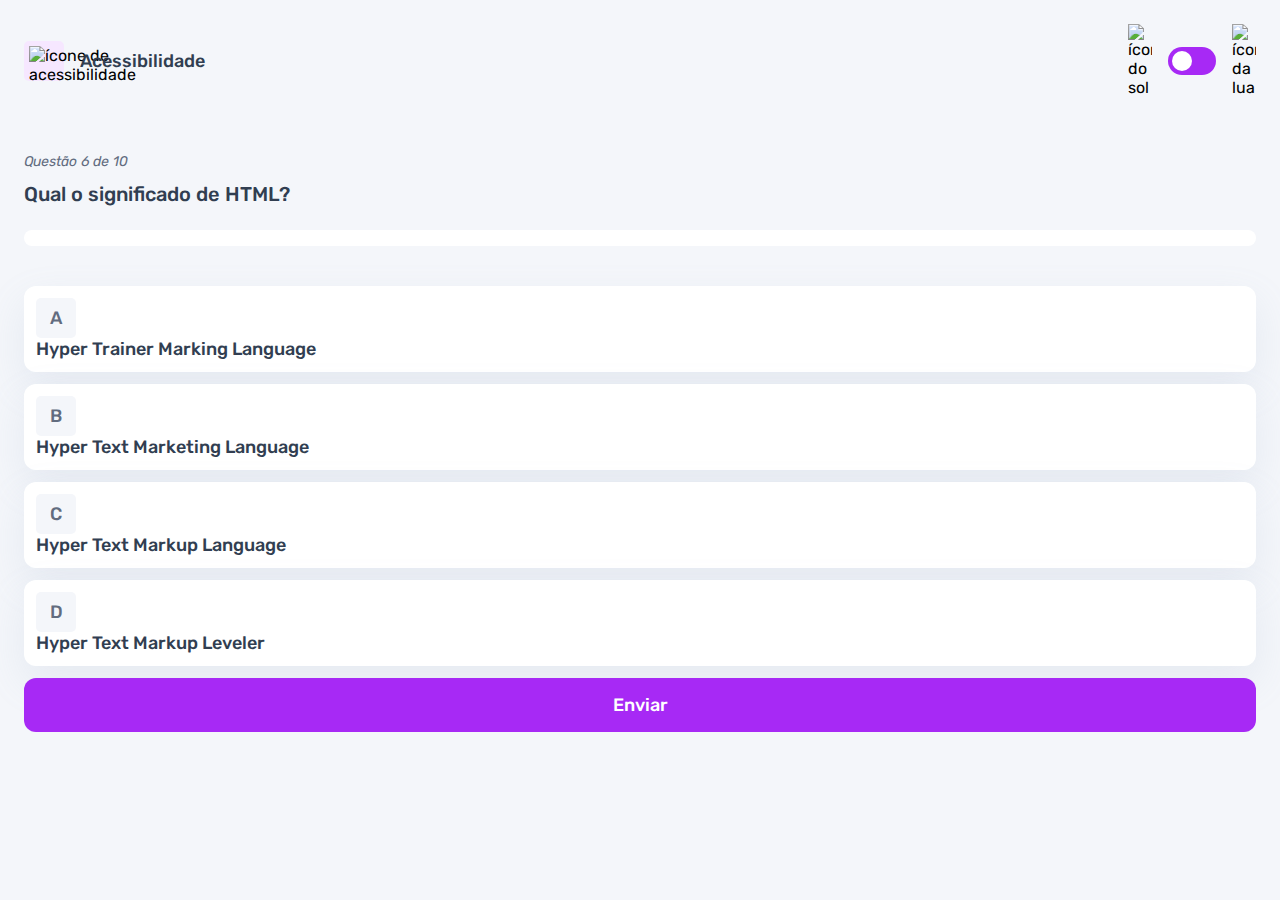
==== pages/quiz/quiz.html @ 68989a93 "adicionado o efeito de seleção nas alaternativas" ====
<!DOCTYPE html>
<html lang="en">
<head>
    <meta charset="UTF-8">
    <meta name="viewport" content="width=device-width, initial-scale=1.0">
    <link rel="preconnect" href="https://fonts.googleapis.com">
    <link rel="preconnect" href="https://fonts.gstatic.com" crossorigin>
    <link href="https://fonts.googleapis.com/css2?family=Rubik:ital,wght@0,300..900;1,300..900&display=swap" rel="stylesheet">
    <link rel="stylesheet" href="quiz.css">
    <title>Quiz App</title>
</head>
<body>
   <header>
    <div class="assunto">
        <div class="assunto_ícone">
            <img src="../../assets/images/icon-accessibility.svg" alt="ícone de acessibilidade">
        </div>

        <h1>Acessibilidade</h1>
    </div>

    <div class="tema">
        <img src="../../assets/images/icon-sun-dark.svg" alt="ícone do sol">
        <button>
            <div></div>
        </button>
        <img src="../../assets/images/icon-moon-dark.svg" alt="ícone da lua">
    </div>
   </header>

   <main>
    <section class="pergunta">
        <p>Questão 6 de 10</p>

        <h2>Qual o significado de HTML?</h2>

        <div class="barra_progresso">

        </div>
    </section>

    <section class="alternativas">
        <form action="">
            <label for="alternativa_a">
                <input type="radio" id="alternativa_a" name="alternativa">
                
                <div>
                    <span>A</span>
                    Hyper Trainer Marking Language
                </div>
            </label>

            <label for="alternativa_b">
                <input type="radio" id="alternativa_b" name="alternativa">

                <div>
                    <span>B</span>
                    Hyper Text Marketing Language                    
                </div>
            </label>

            <label for="alternativa_c">
                <input type="radio" id="alternativa_c" name="alternativa">

                <div>
                    <span>C</span>
                    Hyper Text Markup Language  
                </div>             
            </label>

            <label for="alternativa_d">
                <input type="radio" id="alternativa_d" name="alternativa">

                <div>
                    <span>D</span>
                    Hyper Text Markup Leveler  
                </div>             
            </label>
        </form>

        <button>Enviar</button>
    </section>
   </main>
</body>
</html>
---- pages/quiz/quiz.css ----
* {
    margin: 0;
    padding: 0;
    box-sizing: border-box;
    font-family: "Rubik", sans-serif;
    -webkit-font-smoothing: antialiased;
}

:root{
    --bg-color: #f4f6fa;
    --purple: #a729f5;
    --primary-text-color: #313e51;
    --secondary-text-color: #626c7f;
    --button-bg: #fff;
    --shadow: 0px 16px 40px 0px rgba(143,160,193,0.14);
    --bg-html: #fff1e9;
    --bg-css: #e0fdef;
    --bg-javascript: #ebf0ff;
    --bg-acessibilidade: #f6e7ff;
    --white: #fff;
    --green: #26d782;
    --red: #ee5454;
    --bg-mobile: url(../../assets/images/pattern-background-mobile-light.svg);
    --bg-desktop: url(../../assets/images/pattern-background-desktop-light.svg);
}

body.escuro {
    --bg-color: #313e51;
    --bg-mobile: url(../../assets/images/pattern-background-mobile-dark.svg);
    --bg-desktop: url(../../assets/images/pattern-background-desktop-dark.svg);
    --primary-text-color: #fff;
    --secondary-text-color: #abc1e1;
    --button-bg: #3b4d66;
    --shadow:0px 16px 40px 0px rgba(49, 62, 81, 0.14);
}

body{
    height: 100vh;
    background: var(--bg-mobile) var(--bg-color);
    background-repeat: no-repeat;
    background-size: cover;
}

header {
    display: flex;
    justify-content: space-between;
    padding: 16px 24px;
}

.assunto {
    display: flex;
    align-items: center;
    gap: 16px;
}

.assunto_ícone {
    background: var(--bg-acessibilidade);
    width: 40px;
    height: 40px;
    padding: 5px;
    border-radius: 5px;
}
 

.assunto_ícone img {
    width: 100%;
}

.assunto h1 {
    font-size: 18px;
    font-weight: 500;
    color: var(--primary-text-color);
}

.tema {
    padding: 8px 0;
    display: flex;
    align-items: center;
    gap: 8px;
}

.tema img {
    width: 16px;
}

.tema button {
    height: 20px;
    width: 32px;
    background: var(--purple);
    border: 0;
    border-radius: 999px;
    padding: 4px;
}

.tema button div {
    background: var(--white);
    width: 12px;
    height: 12px;
    border-radius: 999px;
}

main {
    padding: 32px 24px;
}

.pergunta {
    margin-bottom: 40px;
}

.pergunta p {
    font-style: italic;
    font-size: 14px;
    color: var(--secondary-text-color);
    margin-bottom: 12px;
}

.pergunta h2 {
    font-size: 20px;
    font-weight: 500;
    color: var(--primary-text-color);
    line-height: 24px;
    margin-bottom: 24px;
}

.barra_progresso {
    background: var(--button-bg);
    height: 16px;
    padding: 4px;
    border-radius: 999px;
}

.barra_progresso div {
    height: 100%;
    width: 60%;
    background: var(--purple);
    border-radius: 999px;
}

.alternativas form {
    display: flex;
    flex-direction: column;
    gap: 12px;
    margin-bottom: 12px;
}

.alternativas label {
    display: block;
    background: var(--button-bg);
    padding: 12px;
    font-size: 18px;
    font-weight: 500;
    border-radius: 12px;
    box-shadow: var(--shadow);
    color: var(--primary-text-color);
}

.alternativas label:has(input:checked) {
    outline: 3px solid var(--purple);

    & span {
        background: var(--purple);
        color: var(--white);
    }
}

 .alternativas input {
    display: none;
 }

 .alternativas div span {
    display: block;
    width: 40px;
    height: 40px;
    background: var(--bg-color);
    border-radius: 5px;
    color: var(--secondary-text-color);

    display: flex;
    align-items: center;
    justify-content: center;
    flex-shrink: 0;
 }

.alternativas button {
    padding: 16px;
    border-radius: 12px;
    border: none;
    background: var(--purple);
    color: var(--white);
    width: 100%;

    font-size: 18px;
    font-weight: 500;
}

@media(min-width: 1100px) {
    .tema {
        gap: 16px;
    }

    .tema img {
        width: 24px;
    }

    .tema button {
        width: 48px;
        height: 28px;
    }

    .tema button div {
        width: 20px;
        height: 20px;
    }
}
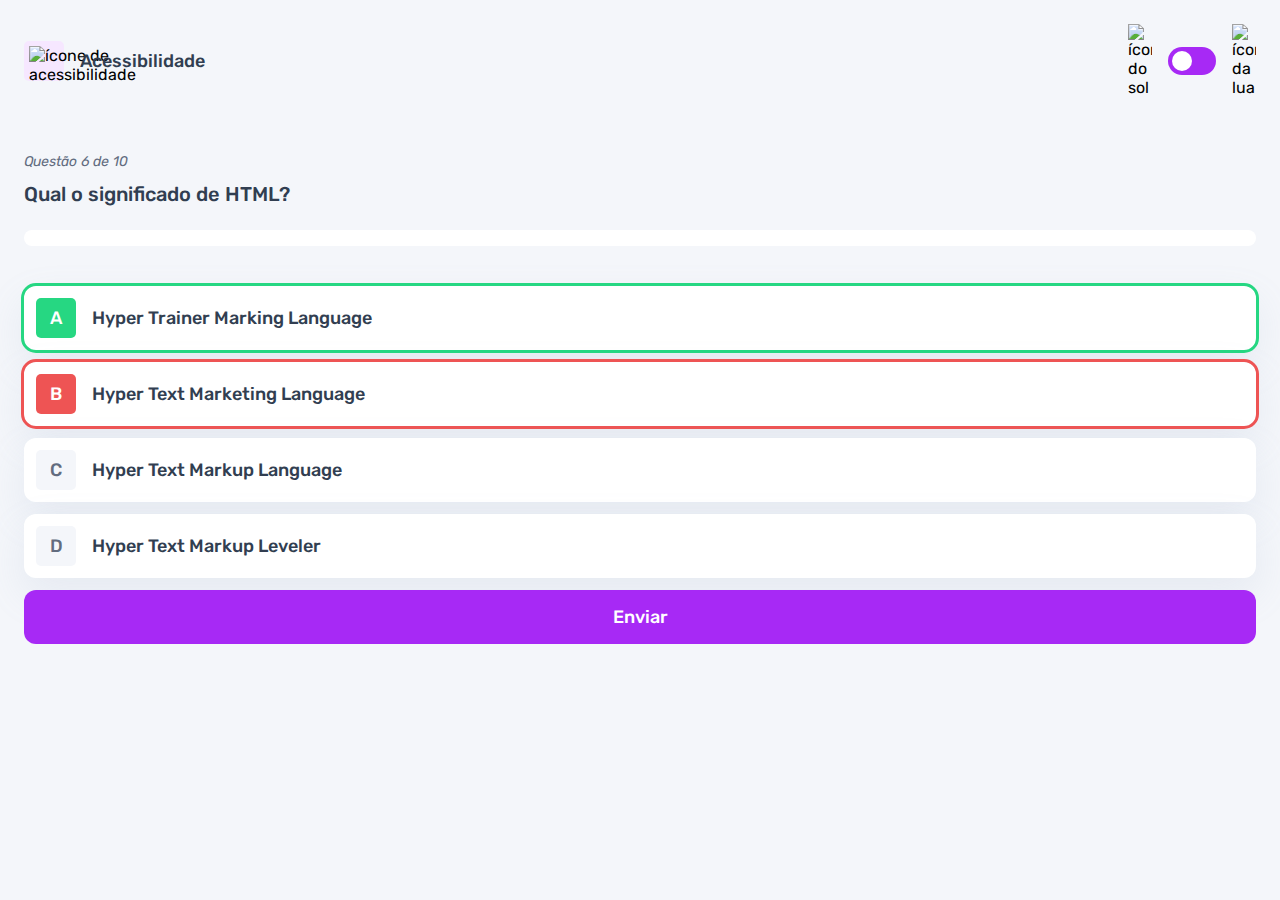
==== commit 7627dd67: "adicionado o efeito para alternativas corretas e erradas" ====
--- a/pages/quiz/quiz.html
+++ b/pages/quiz/quiz.html
@@ -41,7 +41,7 @@
 
     <section class="alternativas">
         <form action="">
-            <label for="alternativa_a">
+            <label for="alternativa_a" id="correta">
                 <input type="radio" id="alternativa_a" name="alternativa">
                 
                 <div>
@@ -50,7 +50,7 @@
                 </div>
             </label>
 
-            <label for="alternativa_b">
+            <label for="alternativa_b" id="errada">
                 <input type="radio" id="alternativa_b" name="alternativa">
 
                 <div>
--- a/pages/quiz/quiz.css
+++ b/pages/quiz/quiz.css
@@ -163,6 +163,33 @@
     }
 }
 
+.alternativas label#correta {
+    outline: 3px solid var(--green);
+
+    & span {
+        background: var(--green);
+        color: var(--white);
+    }
+}
+
+.alternativas label#errada {
+    outline: 3px solid var(--red);
+
+    & span {
+        background: var(--red);
+        color: var(--white);
+    }
+}
+
+.alternativas input {
+    display: none;
+}
+
+.alternativas div {
+    display: flex;
+    align-items: center;
+    gap: 16px;
+}                             
  .alternativas input {
     display: none;
  }
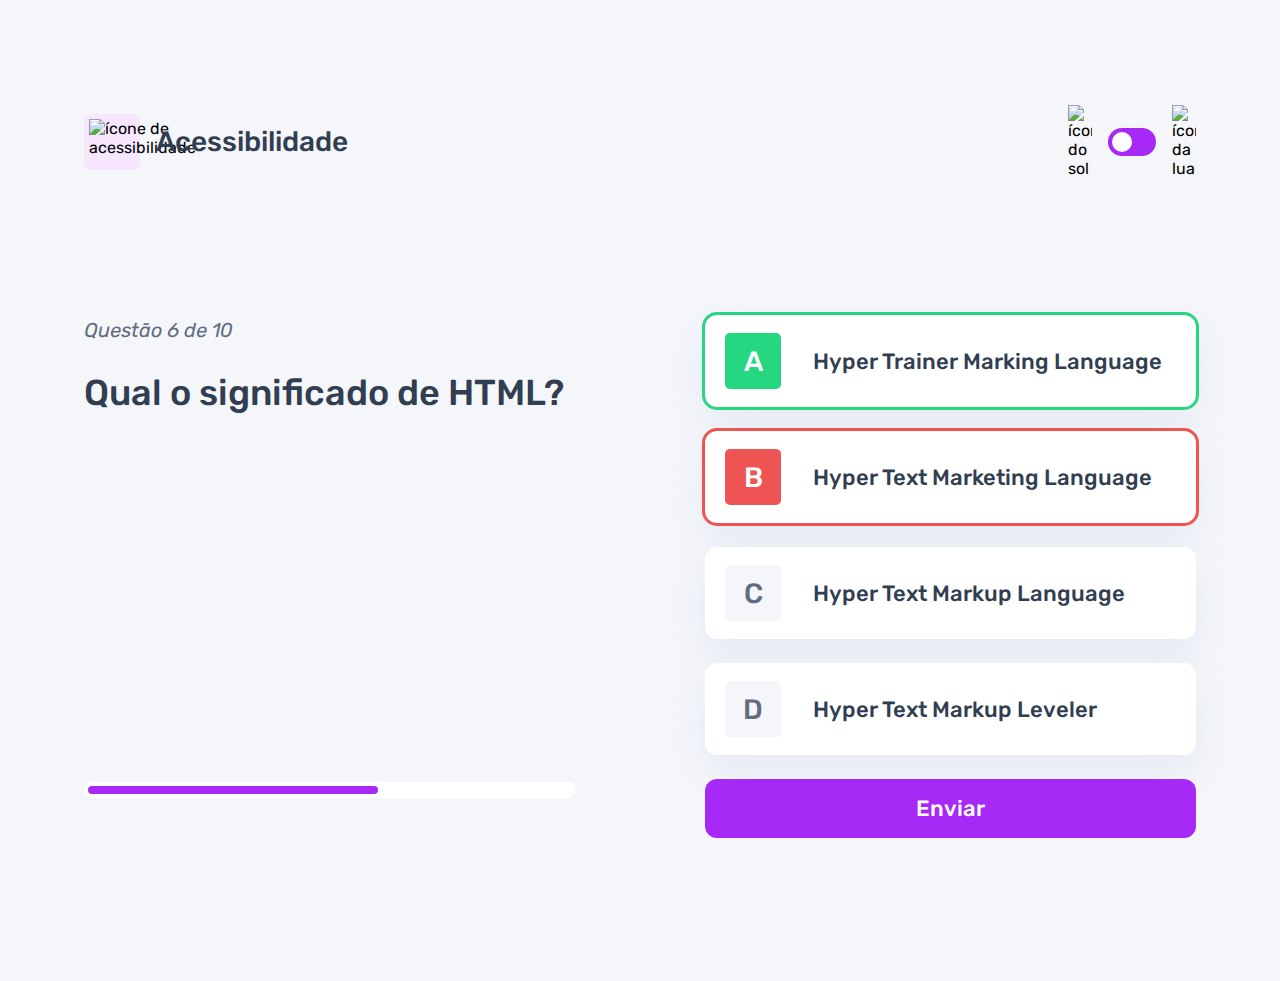
==== commit 8b044e1d: "adicionada a responsividade para o desktop" ====
--- a/pages/quiz/quiz.html
+++ b/pages/quiz/quiz.html
@@ -30,12 +30,13 @@
 
    <main>
     <section class="pergunta">
+        <div>
         <p>Questão 6 de 10</p>
 
         <h2>Qual o significado de HTML?</h2>
-
+        </div>
         <div class="barra_progresso">
-
+            <div></div>
         </div>
     </section>
 
--- a/pages/quiz/quiz.css
+++ b/pages/quiz/quiz.css
@@ -221,6 +221,21 @@
 }
 
 @media(min-width: 1100px) {
+    header {
+        margin-block: 81px;
+        max-width: 1160px;
+        margin-inline: auto;
+    }
+
+    .assunto_ícone {
+        width: 56px;
+        height: 56px;
+    }
+
+    .assunto h1 {
+        font-size: 28px;
+    }
+
     .tema {
         gap: 16px;
     }
@@ -238,4 +253,57 @@
         width: 20px;
         height: 20px;
     }
+
+    main{
+        max-width: 1160px;
+        margin-inline: auto;
+
+        display: flex;
+        gap: 130px;
+    }
+
+    section {
+        width: 100%;
+    }
+
+    .pergunta {
+        display: flex;
+        flex-direction: column;
+        justify-content: space-between;
+    }
+
+    .pergunta p {
+        font-size: 20px;
+        line-height: 30px;
+        margin-bottom: 27px;
+    }
+
+    .pergunta h2 {
+        font-size: 36px;
+        line-height: 42px;
+    }
+
+    .alternativas form {
+        gap: 24px;
+        margin-bottom: 24px;
+    }
+
+    .alternativas label {
+        font-size: 22px;
+        padding: 18px 20px;
+    }
+
+    .alternativas div {
+        gap: 32px;
+    }
+
+    .alternativas div span {
+        width: 56px;
+        height: 56px;
+        font-size: 28px;
+    }
+
+    .alternativas button {
+        font-size: 22px;
+    }
 }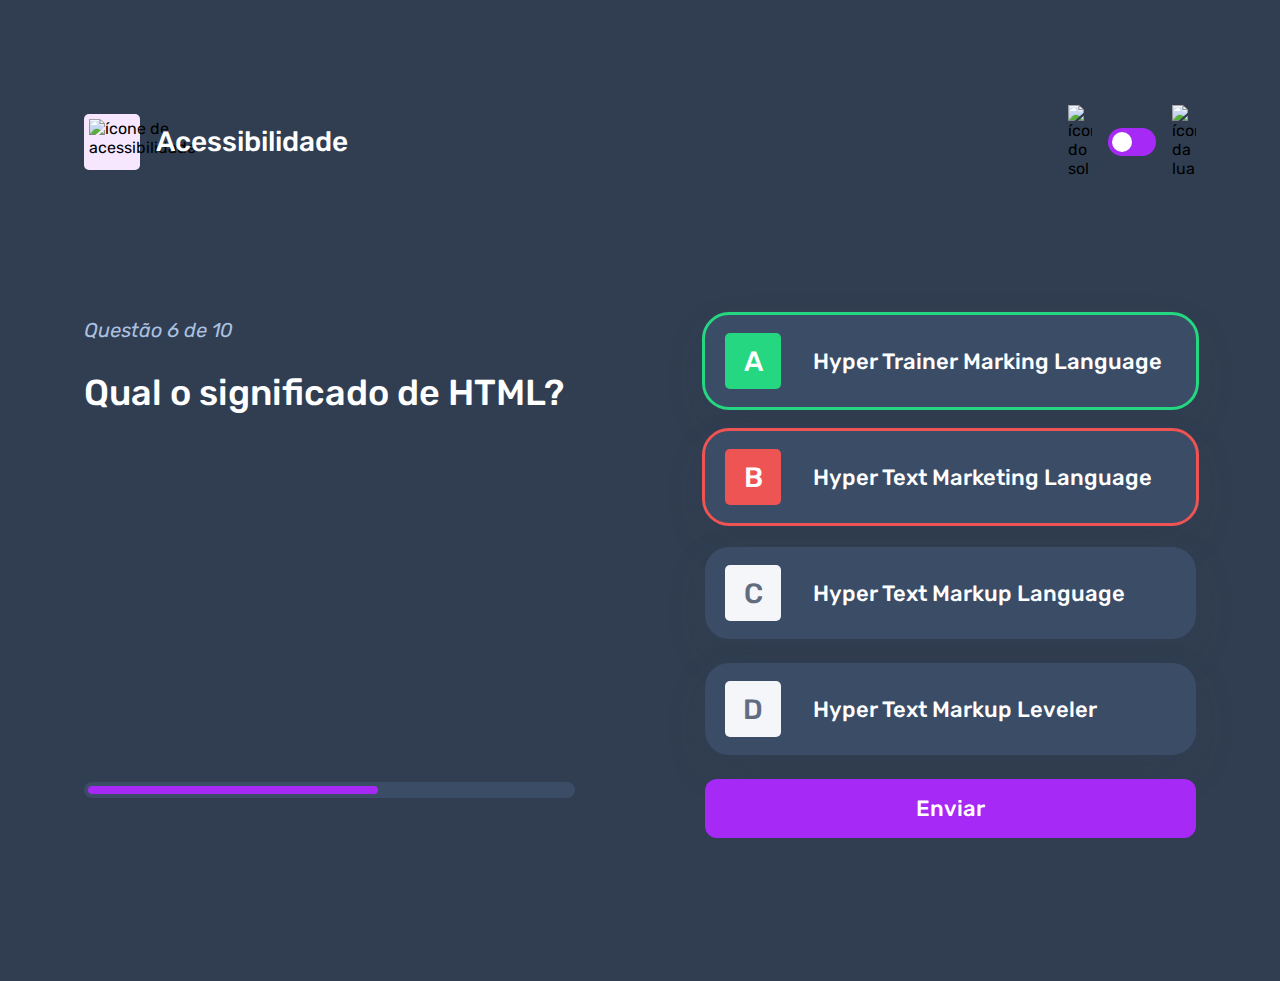
==== commit 43b1aa45: "ajuste das cores no tema dark" ====
--- a/pages/quiz/quiz.html
+++ b/pages/quiz/quiz.html
@@ -9,7 +9,7 @@
     <link rel="stylesheet" href="quiz.css">
     <title>Quiz App</title>
 </head>
-<body>
+<body class="escuro">
    <header>
     <div class="assunto">
         <div class="assunto_ícone">
--- a/pages/quiz/quiz.css
+++ b/pages/quiz/quiz.css
@@ -9,6 +9,9 @@
 :root{
     --bg-color: #f4f6fa;
     --purple: #a729f5;
+    --bg-span: #f4f6fa;
+    --color-span: #626c7f;
+    --purple-hover: rgba(167, 41, 245, 0.7);
     --primary-text-color: #313e51;
     --secondary-text-color: #626c7f;
     --button-bg: #fff;
@@ -26,6 +29,7 @@
 
 body.escuro {
     --bg-color: #313e51;
+    --color-span: #626c7f;
     --bg-mobile: url(../../assets/images/pattern-background-mobile-dark.svg);
     --bg-desktop: url(../../assets/images/pattern-background-desktop-dark.svg);
     --primary-text-color: #fff;
@@ -152,6 +156,14 @@
     border-radius: 12px;
     box-shadow: var(--shadow);
     color: var(--primary-text-color);
+    cursor: pointer;
+}
+
+.alternativas label:hover {
+    & span {
+        background: var(--bg-acessibilidade);
+        color: var(--purple);
+    }
 }
 
 .alternativas label:has(input:checked) {
@@ -198,9 +210,9 @@
     display: block;
     width: 40px;
     height: 40px;
-    background: var(--bg-color);
+    background: var(--bg-span);
     border-radius: 5px;
-    color: var(--secondary-text-color);
+    color: var(--color-span);
 
     display: flex;
     align-items: center;
@@ -218,6 +230,12 @@
 
     font-size: 18px;
     font-weight: 500;
+    transition: background 0.3s;
+}
+
+.alternativas button:hover {
+    background: var(--purple-hover);
+    cursor: pointer;
 }
 
 @media(min-width: 1100px) {
@@ -291,6 +309,7 @@
     .alternativas label {
         font-size: 22px;
         padding: 18px 20px;
+        border-radius: 24px;
     }
 
     .alternativas div {
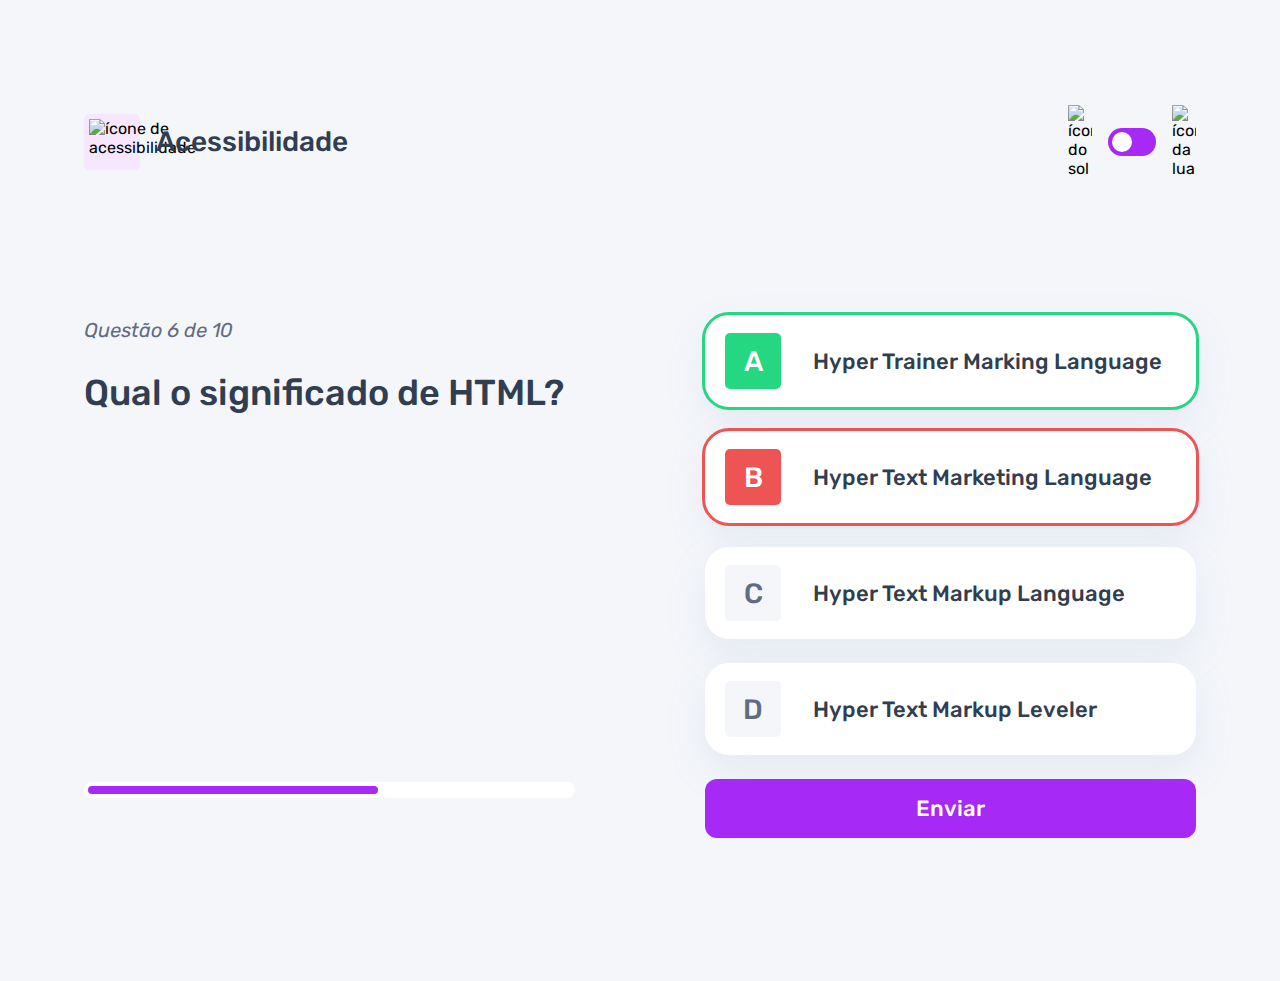
==== commit 7a047d28: "ajuste do fundo para o desktop no quiz.html" ====
--- a/pages/quiz/quiz.html
+++ b/pages/quiz/quiz.html
@@ -9,7 +9,7 @@
     <link rel="stylesheet" href="quiz.css">
     <title>Quiz App</title>
 </head>
-<body class="escuro">
+<body>
    <header>
     <div class="assunto">
         <div class="assunto_ícone">
--- a/pages/quiz/quiz.css
+++ b/pages/quiz/quiz.css
@@ -239,6 +239,12 @@
 }
 
 @media(min-width: 1100px) {
+    body {
+        background: var(--bg-desktop) var(--bg-color);
+        background-size: cover;
+        background-repeat: no-repeat;
+    }
+
     header {
         margin-block: 81px;
         max-width: 1160px;
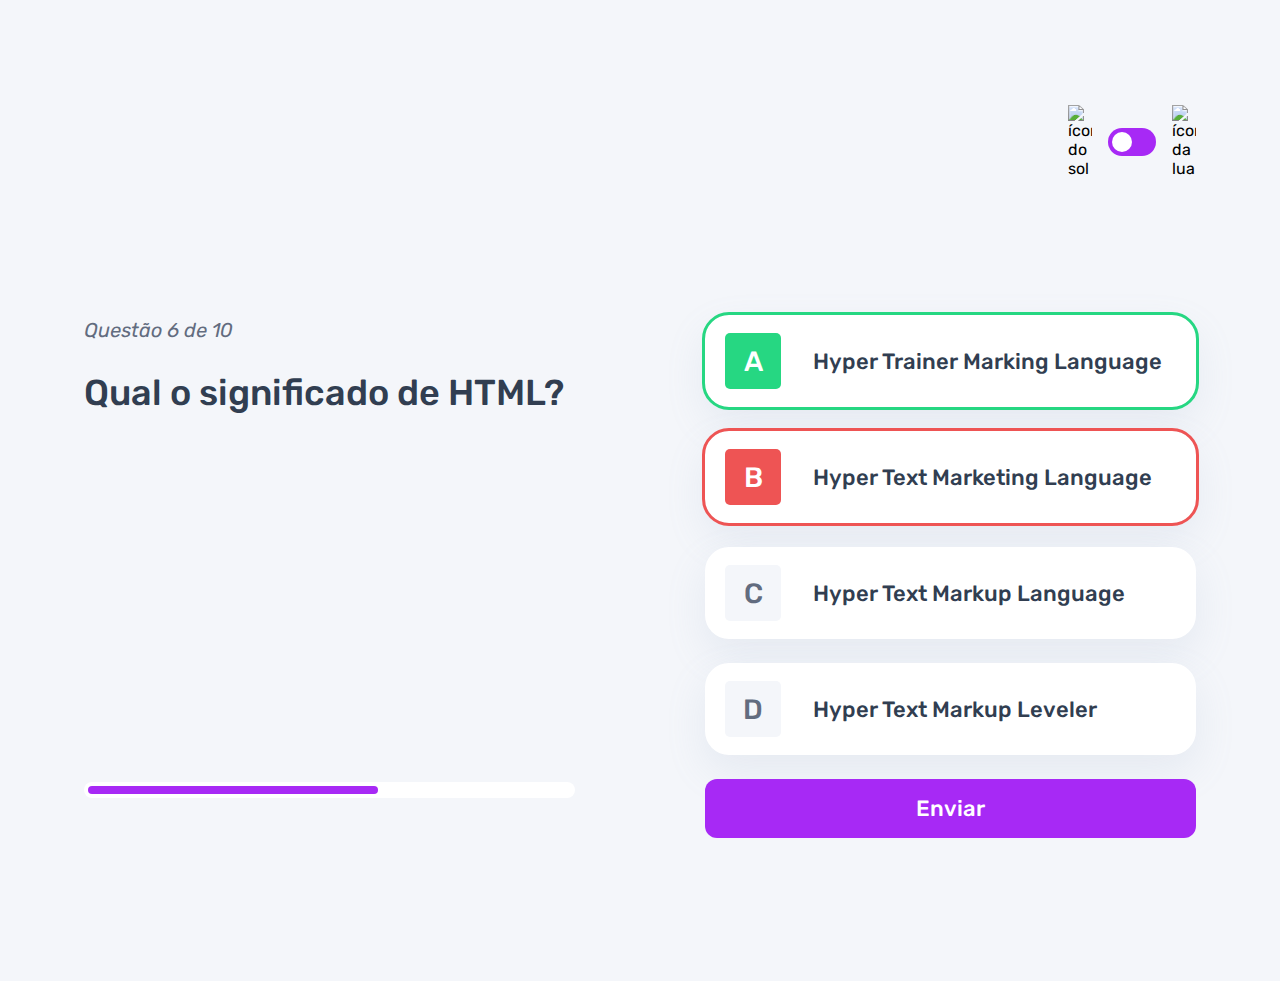
==== commit 984b5874: "alteração dinâmica do assunto da página" ====
--- a/pages/quiz/quiz.html
+++ b/pages/quiz/quiz.html
@@ -7,16 +7,17 @@
     <link rel="preconnect" href="https://fonts.gstatic.com" crossorigin>
     <link href="https://fonts.googleapis.com/css2?family=Rubik:ital,wght@0,300..900;1,300..900&display=swap" rel="stylesheet">
     <link rel="stylesheet" href="quiz.css">
+    <script src="./quiz.js" type="module" defer></script>
     <title>Quiz App</title>
 </head>
 <body>
    <header>
     <div class="assunto">
         <div class="assunto_ícone">
-            <img src="../../assets/images/icon-accessibility.svg" alt="ícone de acessibilidade">
+            <img src="" alt="">
         </div>
 
-        <h1>Acessibilidade</h1>
+        <h1></h1>
     </div>
 
     <div class="tema">
--- a/pages/quiz/quiz.css
+++ b/pages/quiz/quiz.css
@@ -58,13 +58,27 @@
 }
 
 .assunto_ícone {
-    background: var(--bg-acessibilidade);
     width: 40px;
     height: 40px;
     padding: 5px;
     border-radius: 5px;
 }
- 
+
+.assunto_ícone.html {
+    background: var(--bg-html);
+}
+
+.assunto_ícone.css {
+    background: var(--bg-css);
+}
+
+.assunto_ícone.javascript {
+    background: var(--bg-javascript);
+}
+
+.assunto_ícone.acessibilidade {
+    background: var(--bg-acessibilidade);
+}
 
 .assunto_ícone img {
     width: 100%;
@@ -94,6 +108,8 @@
     border: 0;
     border-radius: 999px;
     padding: 4px;
+    display: flex;
+    cursor: pointer;
 }
 
 .tema button div {
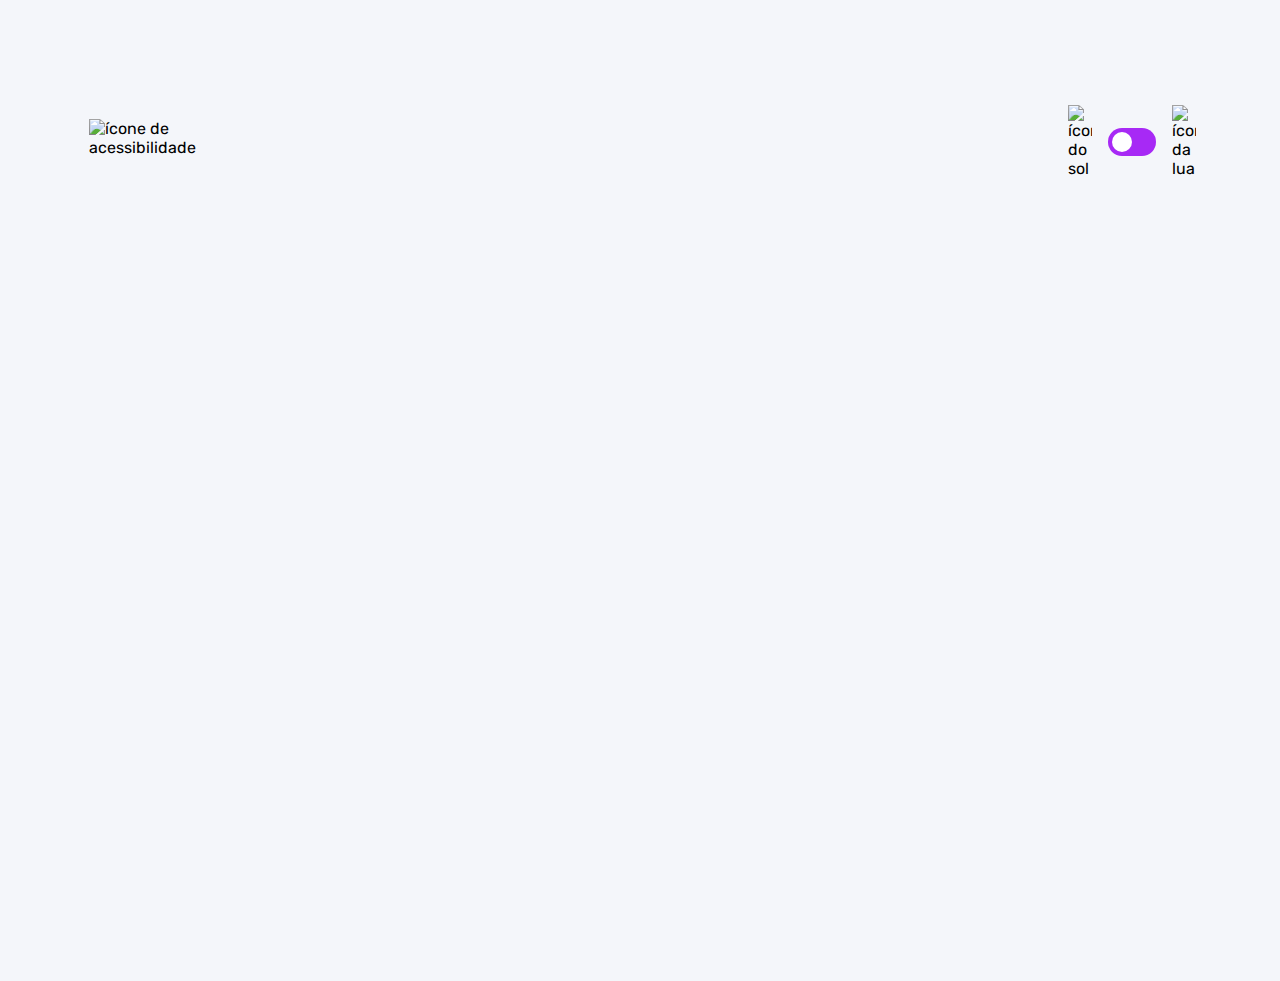
==== commit cca83339: "adicionada as funções de buscar as perguntas e montar as perguntas no html" ====
--- a/pages/quiz/quiz.html
+++ b/pages/quiz/quiz.html
@@ -14,7 +14,7 @@
    <header>
     <div class="assunto">
         <div class="assunto_ícone">
-            <img src="" alt="">
+            <img src="" alt="ícone de acessibilidade">
         </div>
 
         <h1></h1>
@@ -30,58 +30,6 @@
    </header>
 
    <main>
-    <section class="pergunta">
-        <div>
-        <p>Questão 6 de 10</p>
-
-        <h2>Qual o significado de HTML?</h2>
-        </div>
-        <div class="barra_progresso">
-            <div></div>
-        </div>
-    </section>
-
-    <section class="alternativas">
-        <form action="">
-            <label for="alternativa_a" id="correta">
-                <input type="radio" id="alternativa_a" name="alternativa">
-                
-                <div>
-                    <span>A</span>
-                    Hyper Trainer Marking Language
-                </div>
-            </label>
-
-            <label for="alternativa_b" id="errada">
-                <input type="radio" id="alternativa_b" name="alternativa">
-
-                <div>
-                    <span>B</span>
-                    Hyper Text Marketing Language                    
-                </div>
-            </label>
-
-            <label for="alternativa_c">
-                <input type="radio" id="alternativa_c" name="alternativa">
-
-                <div>
-                    <span>C</span>
-                    Hyper Text Markup Language  
-                </div>             
-            </label>
-
-            <label for="alternativa_d">
-                <input type="radio" id="alternativa_d" name="alternativa">
-
-                <div>
-                    <span>D</span>
-                    Hyper Text Markup Leveler  
-                </div>             
-            </label>
-        </form>
-
-        <button>Enviar</button>
-    </section>
    </main>
 </body>
 </html>--- a/pages/quiz/quiz.css
+++ b/pages/quiz/quiz.css
@@ -151,7 +151,6 @@
 
 .barra_progresso div {
     height: 100%;
-    width: 60%;
     background: var(--purple);
     border-radius: 999px;
 }
